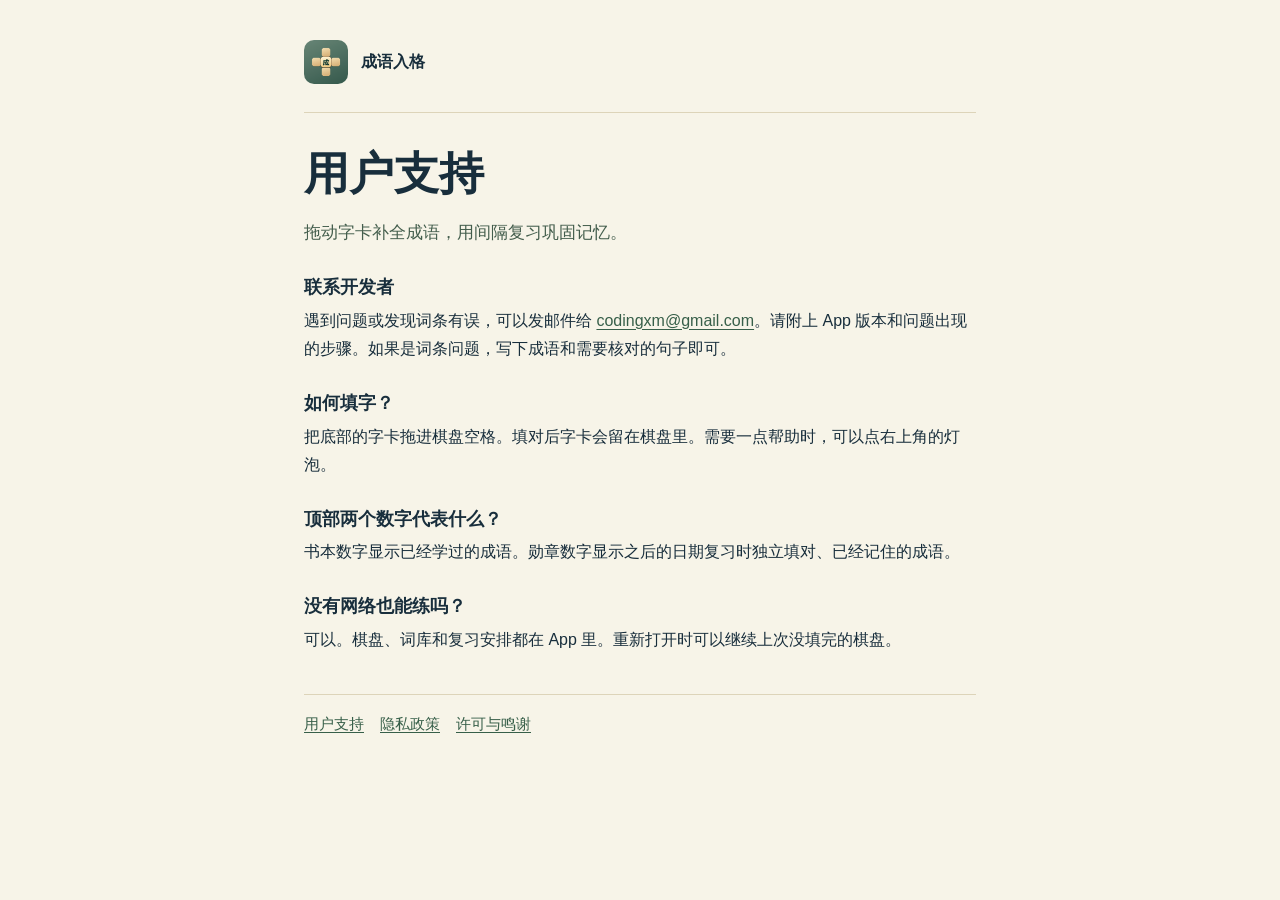
==== index.html @ 6213e706 "Publish support and privacy pages for 成语入格" ====
<!doctype html>
<html lang="zh-Hans">
<head>
  <meta charset="utf-8">
  <meta name="viewport" content="width=device-width, initial-scale=1">
  <meta name="theme-color" content="#f7f4e8">
  <title>用户支持 · 成语入格</title>
  <link rel="icon" href="icon.png">
  <link rel="stylesheet" href="style.css">
</head>
<body>
  <main>
    <header>
      <a class="brand" href="./"><img src="icon.png" alt="" width="44" height="44">成语入格</a>
    </header>
    <h1>用户支持</h1>
    <p class="intro">拖动字卡补全成语，用间隔复习巩固记忆。</p>
    <h2>联系开发者</h2>
    <p>遇到问题或发现词条有误，可以发邮件给 <a href="mailto:codingxm@gmail.com">codingxm@gmail.com</a>。请附上 App 版本和问题出现的步骤。如果是词条问题，写下成语和需要核对的句子即可。</p>
    <h2>如何填字？</h2>
    <p>把底部的字卡拖进棋盘空格。填对后字卡会留在棋盘里。需要一点帮助时，可以点右上角的灯泡。</p>
    <h2>顶部两个数字代表什么？</h2>
    <p>书本数字显示已经学过的成语。勋章数字显示之后的日期复习时独立填对、已经记住的成语。</p>
    <h2>没有网络也能练吗？</h2>
    <p>可以。棋盘、词库和复习安排都在 App 里。重新打开时可以继续上次没填完的棋盘。</p>
    <footer><a href="./">用户支持</a><a href="privacy.html">隐私政策</a><a href="acknowledgements.html">许可与鸣谢</a></footer>
  </main>
</body>
</html>
---- style.css ----
:root {
  color-scheme: light;
  font-family: -apple-system, BlinkMacSystemFont, "PingFang SC", "Noto Sans SC", sans-serif;
  background: #f7f4e8;
  color: #182e3c;
}
body { margin: 0; }
main { max-width: 42rem; margin: 0 auto; padding: 2.5rem 1.5rem 3rem; }
header { padding-bottom: 1.5rem; border-bottom: 1px solid #ddd4b9; }
.brand { display: inline-flex; align-items: center; gap: .8rem; font-weight: 700; color: inherit; text-decoration: none; }
.brand img { border-radius: 10px; }
h1 { font-size: clamp(2rem, 5vw, 2.8rem); line-height: 1.2; margin: 2.1rem 0 1.1rem; }
h2 { font-size: 1.12rem; margin: 1.7rem 0 .45rem; }
p { margin: .3rem 0 1rem; line-height: 1.8; overflow-wrap: anywhere; }
.intro { font-size: 1.05rem; color: #435d4c; }
a { color: #375f49; text-underline-offset: .2em; }
footer { display: flex; flex-wrap: wrap; gap: 1rem; border-top: 1px solid #ddd4b9; margin-top: 2.5rem; padding-top: 1.2rem; font-size: .92rem; }
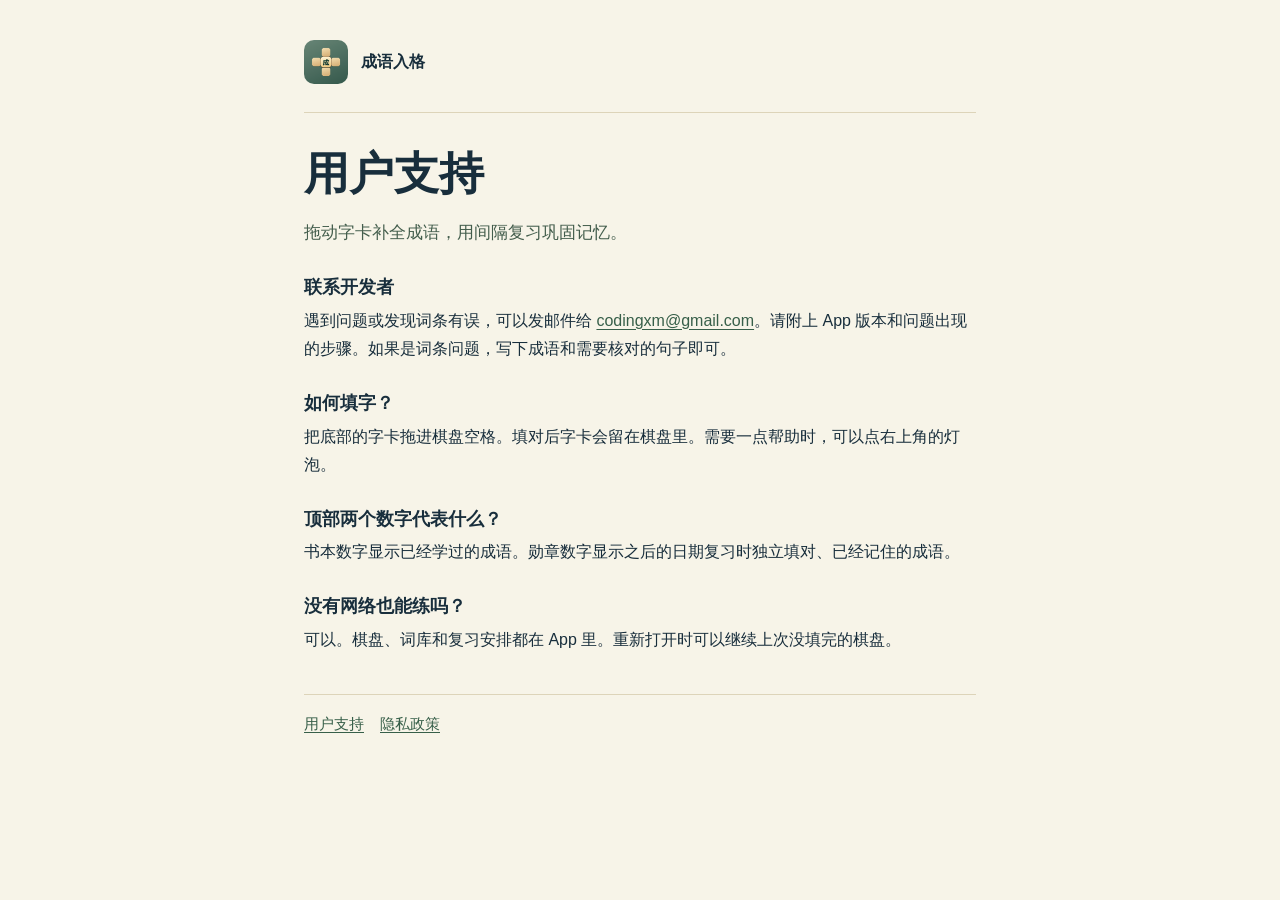
==== commit fc1fa4dc: "Remove the acknowledgements page" ====
--- a/index.html
+++ b/index.html
@@ -23,7 +23,7 @@
     <p>书本数字显示已经学过的成语。勋章数字显示之后的日期复习时独立填对、已经记住的成语。</p>
     <h2>没有网络也能练吗？</h2>
     <p>可以。棋盘、词库和复习安排都在 App 里。重新打开时可以继续上次没填完的棋盘。</p>
-    <footer><a href="./">用户支持</a><a href="privacy.html">隐私政策</a><a href="acknowledgements.html">许可与鸣谢</a></footer>
+    <footer><a href="./">用户支持</a><a href="privacy.html">隐私政策</a></footer>
   </main>
 </body>
 </html>
